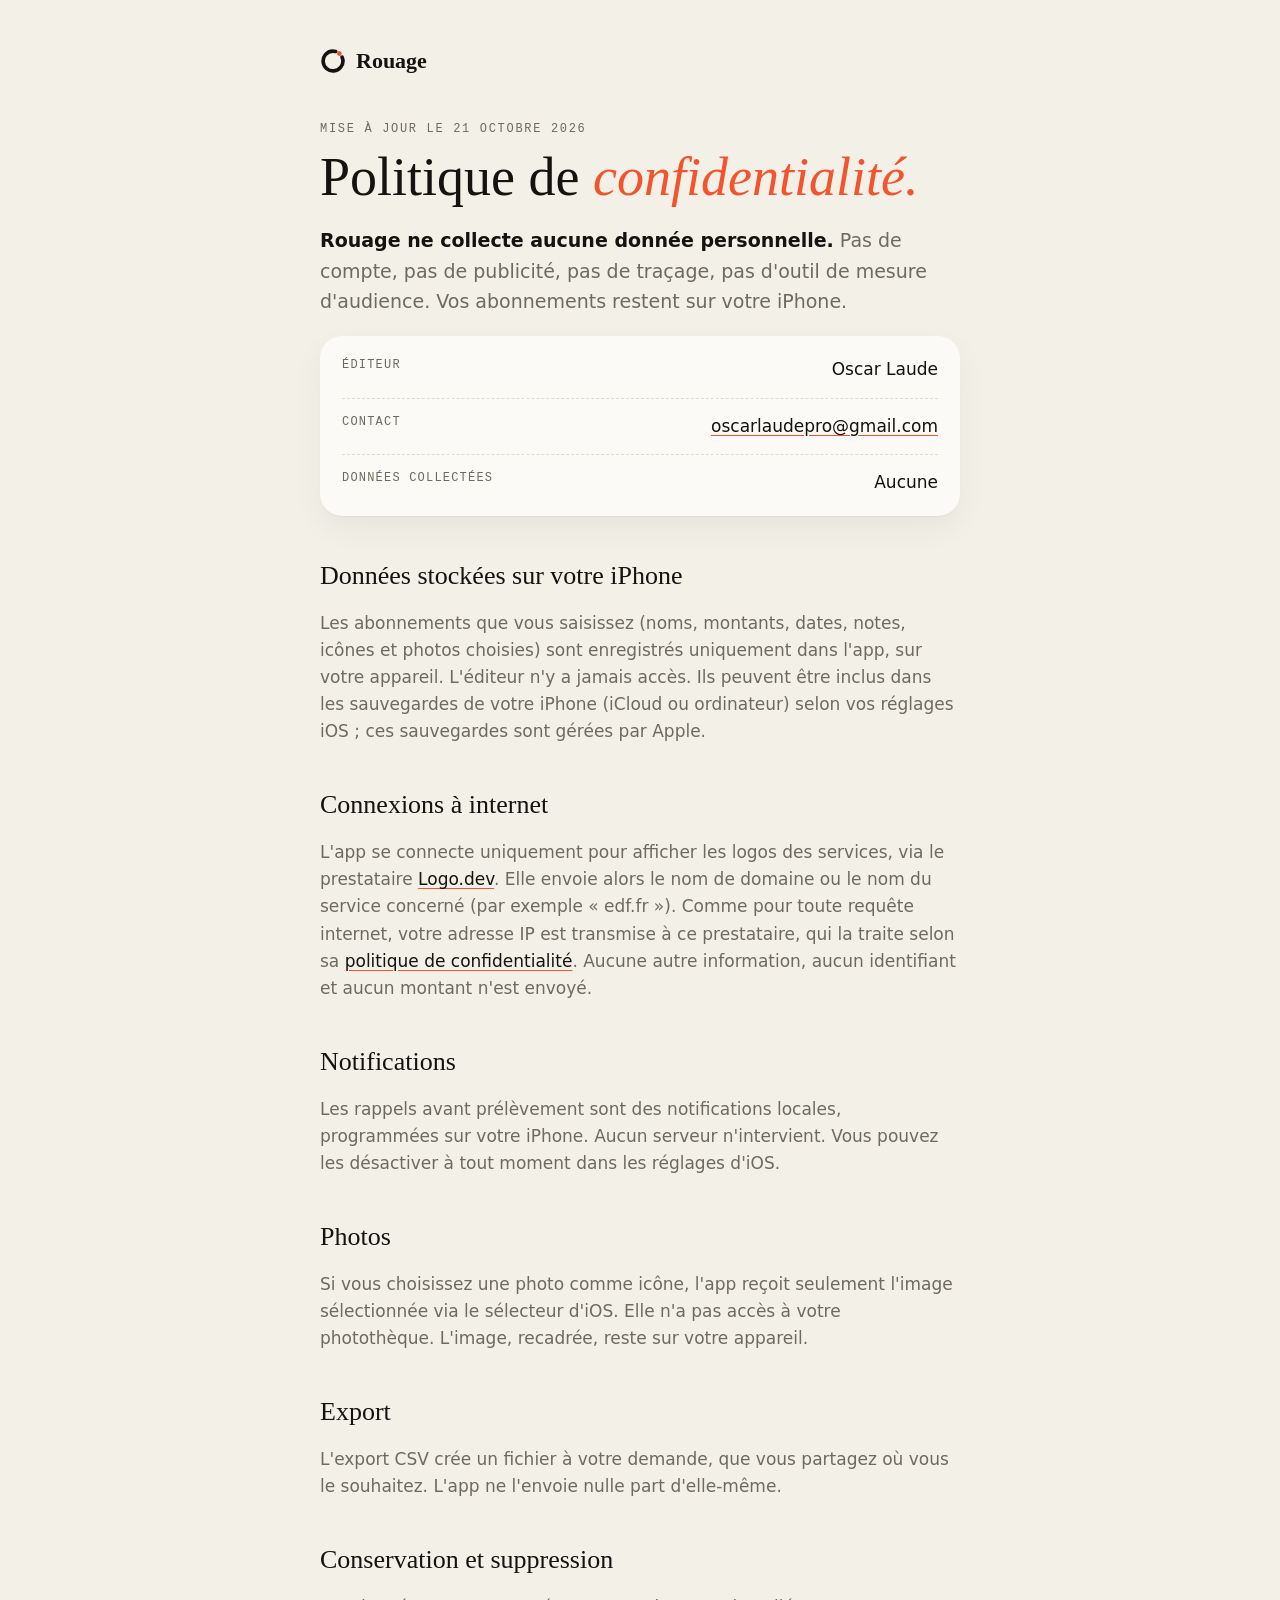
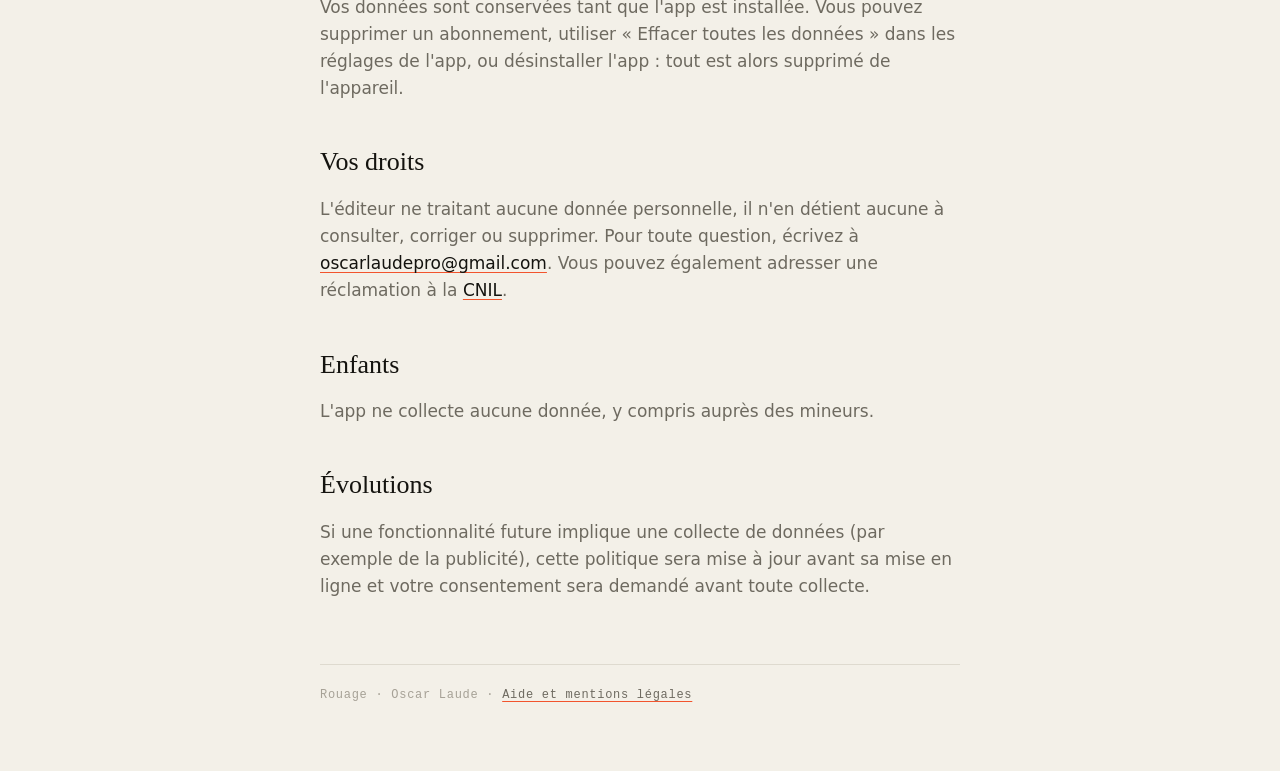
==== confidentialite.html @ 063b61d4 "Initial" ====
<!doctype html>
<html lang="fr">
<head>
  <meta charset="utf-8">
  <meta name="viewport" content="width=device-width, initial-scale=1">
  <title>Confidentialité · Rouage</title>
  <meta name="description" content="Politique de confidentialité de Rouage, l'app de suivi d'abonnements qui garde vos données sur votre iPhone.">
  <link rel="stylesheet" href="style.css">
</head>
<body>
<main>
  <header class="brand">
    <a href="./">
      <svg class="mark" viewBox="0 0 100 100" aria-hidden="true">
        <g transform="rotate(40 50 50)">
          <circle class="ring" cx="50" cy="50" r="38" fill="none" stroke-width="14" stroke-linecap="round" stroke-dasharray="203 36" stroke-dashoffset="-18" transform="rotate(-90 50 50)"/>
          <circle class="dot" cx="50" cy="12" r="9"/>
        </g>
      </svg>
      Rouage
    </a>
  </header>

  <p class="kicker">Mise à jour le 21 octobre 2026</p>
  <h1>Politique de <em>confidentialité.</em></h1>
  <p class="lead"><strong>Rouage ne collecte aucune donnée personnelle.</strong> Pas de compte, pas de publicité, pas de traçage, pas d'outil de mesure d'audience. Vos abonnements restent sur votre iPhone.</p>

  <div class="card">
    <dl>
      <div class="row"><dt>Éditeur</dt><dd>Oscar Laude</dd></div>
      <div class="row"><dt>Contact</dt><dd><a href="mailto:oscarlaudepro@gmail.com">oscarlaudepro@gmail.com</a></dd></div>
      <div class="row"><dt>Données collectées</dt><dd>Aucune</dd></div>
    </dl>
  </div>

  <h2>Données stockées sur votre iPhone</h2>
  <p>Les abonnements que vous saisissez (noms, montants, dates, notes, icônes et photos choisies) sont enregistrés uniquement dans l'app, sur votre appareil. L'éditeur n'y a jamais accès. Ils peuvent être inclus dans les sauvegardes de votre iPhone (iCloud ou ordinateur) selon vos réglages iOS ; ces sauvegardes sont gérées par Apple.</p>

  <h2>Connexions à internet</h2>
  <p>L'app se connecte uniquement pour afficher les logos des services, via le prestataire <a href="https://www.logo.dev">Logo.dev</a>. Elle envoie alors le nom de domaine ou le nom du service concerné (par exemple « edf.fr »). Comme pour toute requête internet, votre adresse IP est transmise à ce prestataire, qui la traite selon sa <a href="https://www.logo.dev/legal/privacy">politique de confidentialité</a>. Aucune autre information, aucun identifiant et aucun montant n'est envoyé.</p>

  <h2>Notifications</h2>
  <p>Les rappels avant prélèvement sont des notifications locales, programmées sur votre iPhone. Aucun serveur n'intervient. Vous pouvez les désactiver à tout moment dans les réglages d'iOS.</p>

  <h2>Photos</h2>
  <p>Si vous choisissez une photo comme icône, l'app reçoit seulement l'image sélectionnée via le sélecteur d'iOS. Elle n'a pas accès à votre photothèque. L'image, recadrée, reste sur votre appareil.</p>

  <h2>Export</h2>
  <p>L'export CSV crée un fichier à votre demande, que vous partagez où vous le souhaitez. L'app ne l'envoie nulle part d'elle-même.</p>

  <h2>Conservation et suppression</h2>
  <p>Vos données sont conservées tant que l'app est installée. Vous pouvez supprimer un abonnement, utiliser « Effacer toutes les données » dans les réglages de l'app, ou désinstaller l'app : tout est alors supprimé de l'appareil.</p>

  <h2>Vos droits</h2>
  <p>L'éditeur ne traitant aucune donnée personnelle, il n'en détient aucune à consulter, corriger ou supprimer. Pour toute question, écrivez à <a href="mailto:oscarlaudepro@gmail.com">oscarlaudepro@gmail.com</a>. Vous pouvez également adresser une réclamation à la <a href="https://www.cnil.fr">CNIL</a>.</p>

  <h2>Enfants</h2>
  <p>L'app ne collecte aucune donnée, y compris auprès des mineurs.</p>

  <h2>Évolutions</h2>
  <p>Si une fonctionnalité future implique une collecte de données (par exemple de la publicité), cette politique sera mise à jour avant sa mise en ligne et votre consentement sera demandé avant toute collecte.</p>

  <footer>
    Rouage · Oscar Laude · <a href="./">Aide et mentions légales</a>
  </footer>
</main>
</body>
</html>
---- style.css ----
/* Rouage — public pages. System fonts only: no third-party requests. */
:root {
  --paper: #F3F0E8;
  --surface: #FBFAF6;
  --ink: #14130F;
  --ink-2: #6E6A60;
  --ink-3: #A6A196;
  --hairline: #DEDACF;
  --signal: #F2542D;
  --serif: ui-serif, "New York", "Iowan Old Style", Georgia, serif;
  --mono: ui-monospace, "SF Mono", Menlo, Consolas, monospace;
  --sans: -apple-system, BlinkMacSystemFont, "Segoe UI", system-ui, sans-serif;
}

@media (prefers-color-scheme: dark) {
  :root {
    --paper: #0E0D0B;
    --surface: #1A1916;
    --ink: #F1EDE4;
    --ink-2: #9B968A;
    --ink-3: #625E56;
    --hairline: #2C2A26;
    --signal: #FF6B3D;
  }
}

* { box-sizing: border-box; }

body {
  margin: 0;
  background: var(--paper);
  color: var(--ink);
  font: 17px/1.6 var(--sans);
  -webkit-font-smoothing: antialiased;
}

main {
  max-width: 680px;
  margin: 0 auto;
  padding: 48px 20px 64px;
}

header.brand {
  display: flex;
  align-items: center;
  gap: 10px;
  margin-bottom: 48px;
}

header.brand a {
  display: flex;
  align-items: center;
  gap: 10px;
  color: var(--ink);
  text-decoration: none;
  font: 600 22px var(--serif);
}

.mark { width: 26px; height: 26px; }
.mark .ring { stroke: var(--ink); }
.mark .dot { fill: var(--signal); }

.kicker {
  font: 500 12px var(--mono);
  letter-spacing: 0.14em;
  text-transform: uppercase;
  color: var(--ink-2);
}

h1 {
  font: 400 clamp(38px, 8vw, 54px)/1.08 var(--serif);
  margin: 10px 0 18px;
}

h1 em { color: var(--signal); }

h2 {
  font: 400 26px/1.25 var(--serif);
  margin: 44px 0 10px;
}

h3 {
  font: 600 18px/1.35 var(--sans);
  margin: 26px 0 6px;
}

p, li { color: var(--ink-2); }
strong { color: var(--ink); font-weight: 600; }

a { color: var(--ink); text-decoration-color: var(--signal); text-underline-offset: 3px; }

.lead { font-size: 19px; }

.card {
  background: var(--surface);
  border-radius: 22px;
  padding: 6px 22px;
  margin: 20px 0;
  box-shadow: 0 1px 1px rgba(0, 0, 0, 0.04), 0 12px 30px rgba(0, 0, 0, 0.05);
}

.card dl { margin: 0; }
.card .row {
  display: flex;
  justify-content: space-between;
  gap: 16px;
  padding: 14px 0;
  border-bottom: 1px dashed var(--hairline);
}
.card .row:last-child { border-bottom: 0; }
.card dt { font: 500 12px/1.6 var(--mono); letter-spacing: 0.1em; text-transform: uppercase; color: var(--ink-2); }
.card dd { margin: 0; text-align: right; color: var(--ink); }

footer {
  margin-top: 64px;
  padding-top: 20px;
  border-top: 1px solid var(--hairline);
  font: 500 12px/1.8 var(--mono);
  letter-spacing: 0.06em;
  color: var(--ink-3);
}

footer a { color: var(--ink-2); }
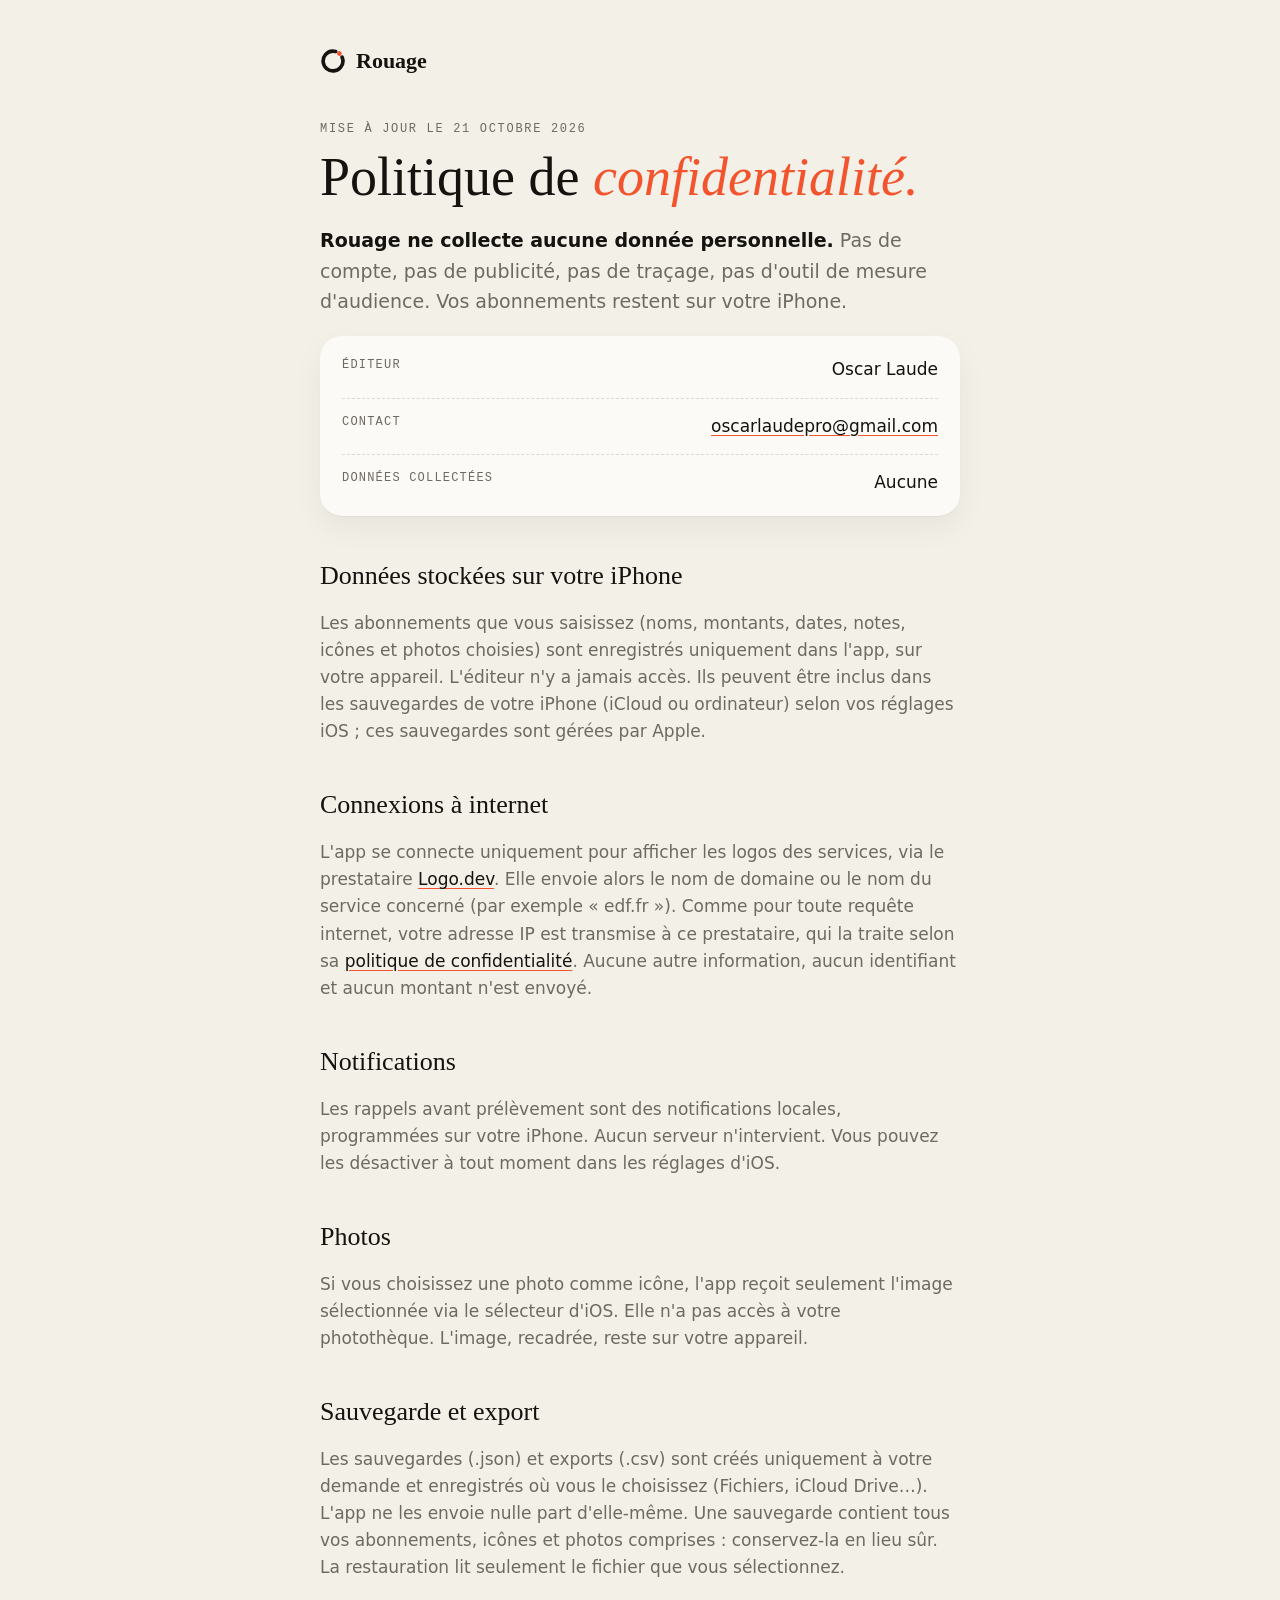
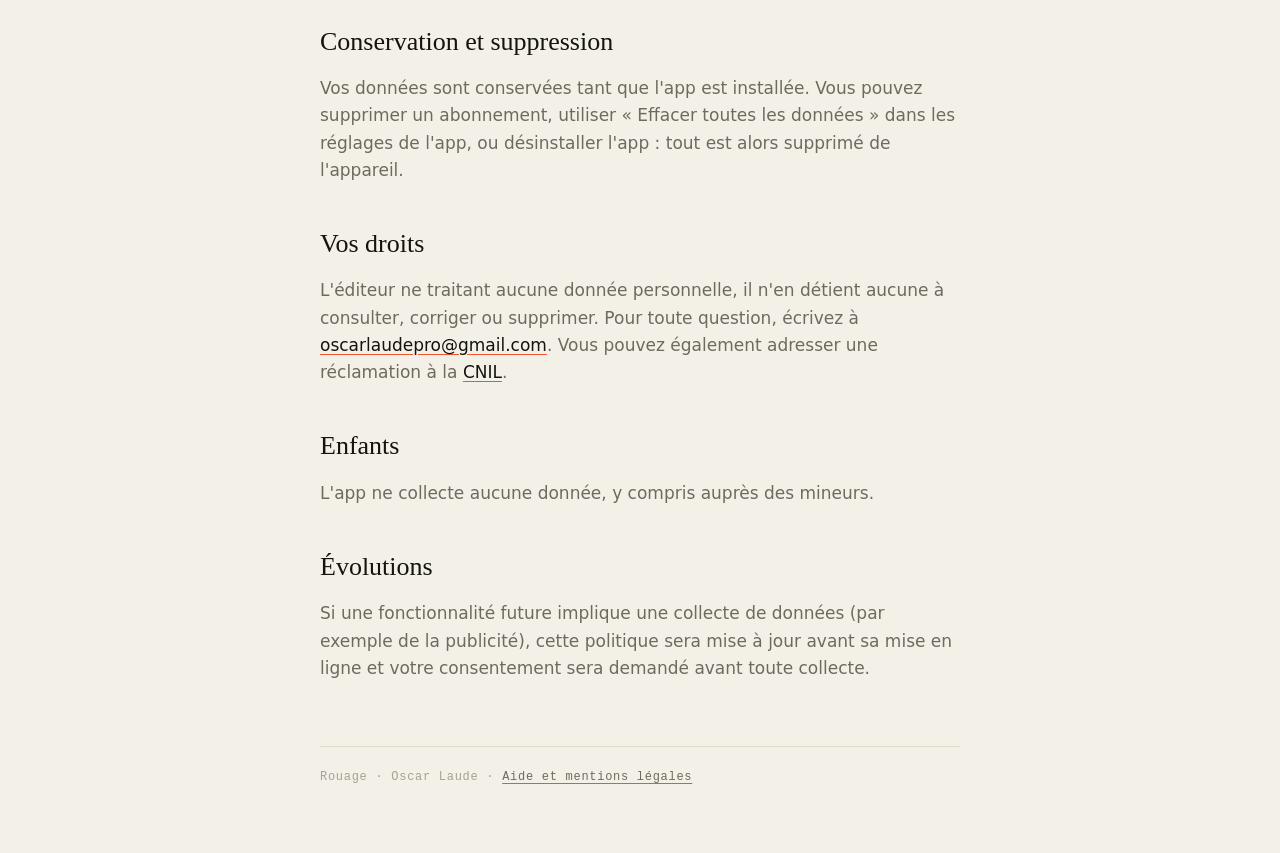
==== commit 4788da03: "Update" ====
--- a/confidentialite.html
+++ b/confidentialite.html
@@ -45,8 +45,8 @@
   <h2>Photos</h2>
   <p>Si vous choisissez une photo comme icône, l'app reçoit seulement l'image sélectionnée via le sélecteur d'iOS. Elle n'a pas accès à votre photothèque. L'image, recadrée, reste sur votre appareil.</p>
 
-  <h2>Export</h2>
-  <p>L'export CSV crée un fichier à votre demande, que vous partagez où vous le souhaitez. L'app ne l'envoie nulle part d'elle-même.</p>
+  <h2>Sauvegarde et export</h2>
+  <p>Les sauvegardes (.json) et exports (.csv) sont créés uniquement à votre demande et enregistrés où vous le choisissez (Fichiers, iCloud Drive…). L'app ne les envoie nulle part d'elle-même. Une sauvegarde contient tous vos abonnements, icônes et photos comprises : conservez-la en lieu sûr. La restauration lit seulement le fichier que vous sélectionnez.</p>
 
   <h2>Conservation et suppression</h2>
   <p>Vos données sont conservées tant que l'app est installée. Vous pouvez supprimer un abonnement, utiliser « Effacer toutes les données » dans les réglages de l'app, ou désinstaller l'app : tout est alors supprimé de l'appareil.</p>
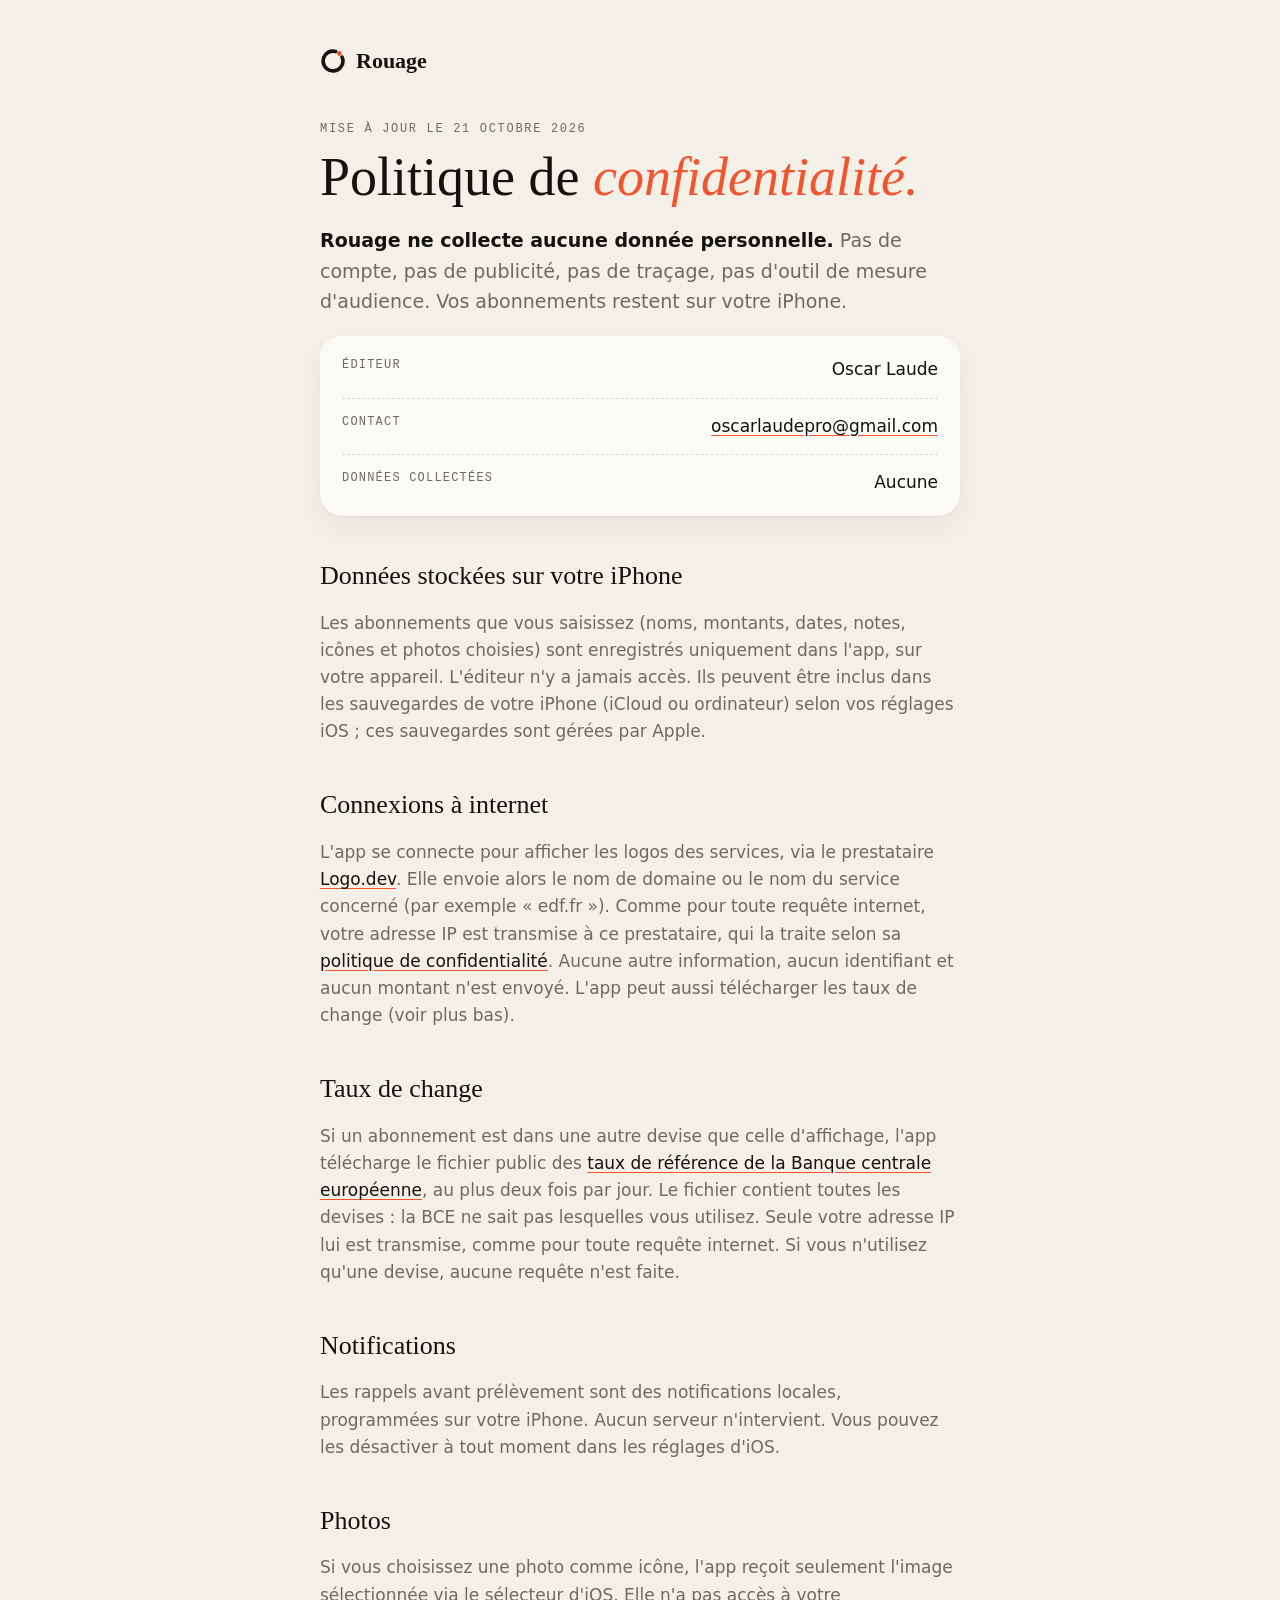
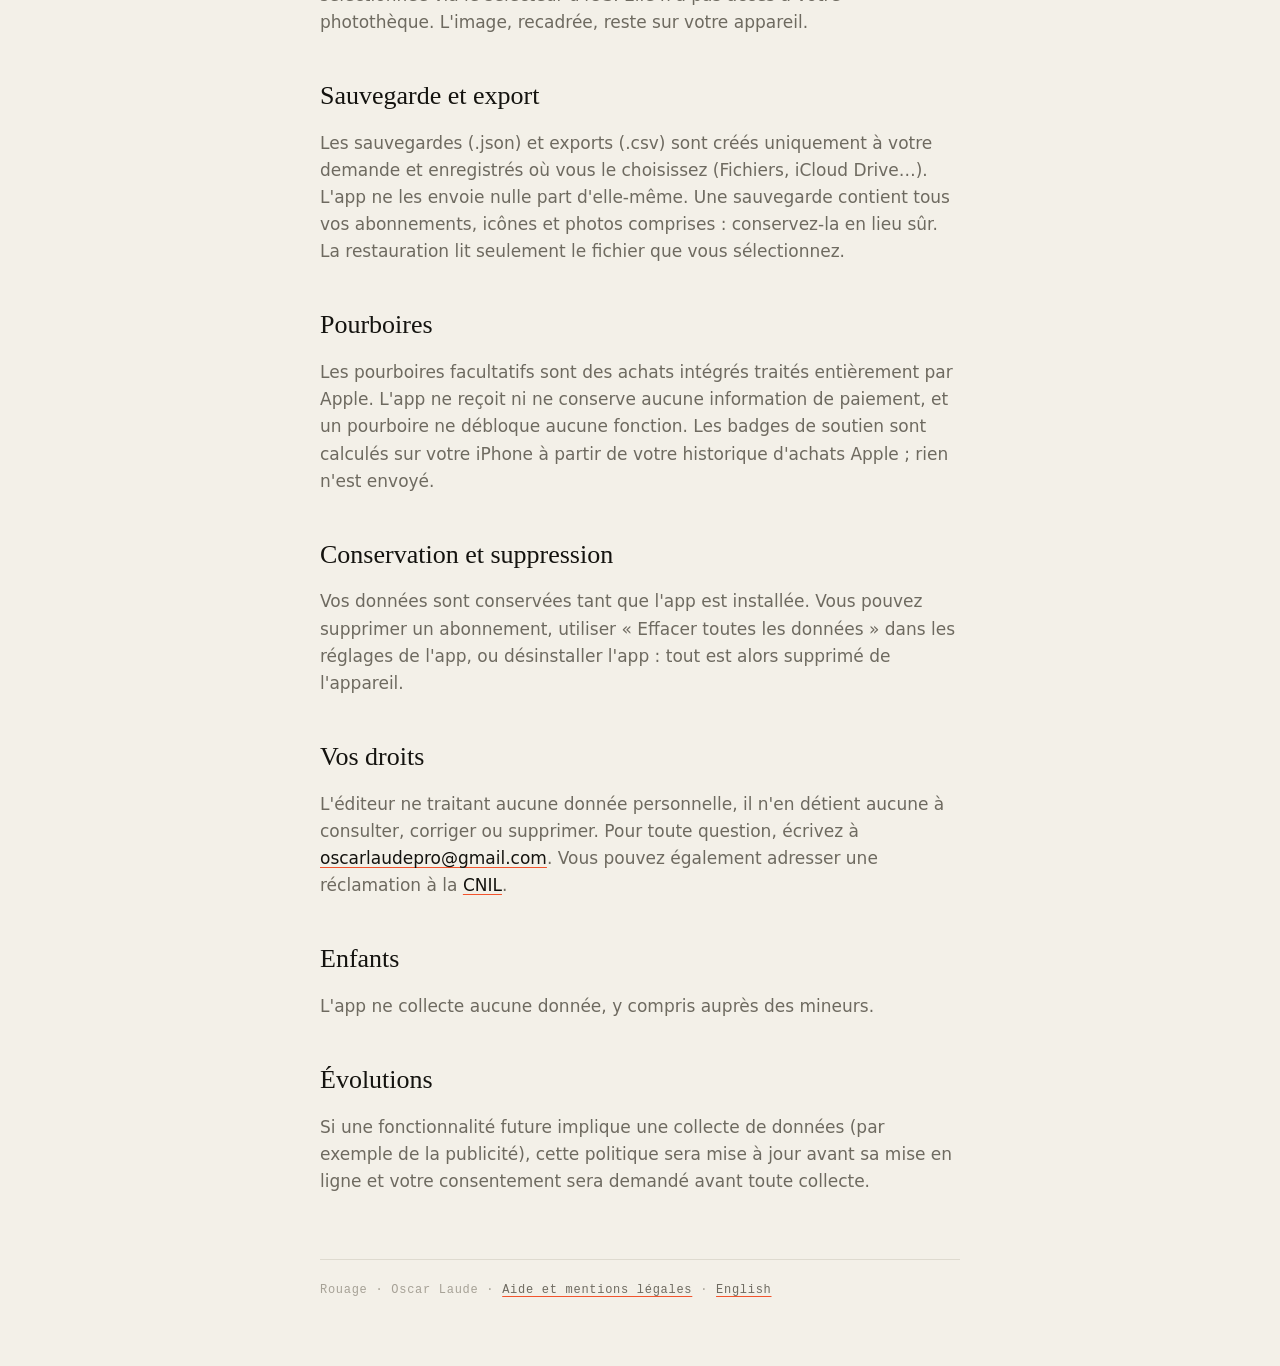
==== commit 0f06620c: "Update" ====
--- a/confidentialite.html
+++ b/confidentialite.html
@@ -6,6 +6,7 @@
   <title>Confidentialité · Rouage</title>
   <meta name="description" content="Politique de confidentialité de Rouage, l'app de suivi d'abonnements qui garde vos données sur votre iPhone.">
   <link rel="stylesheet" href="style.css">
+  <link rel="alternate" hreflang="en" href="en/privacy.html">
 </head>
 <body>
 <main>
@@ -37,7 +38,10 @@
   <p>Les abonnements que vous saisissez (noms, montants, dates, notes, icônes et photos choisies) sont enregistrés uniquement dans l'app, sur votre appareil. L'éditeur n'y a jamais accès. Ils peuvent être inclus dans les sauvegardes de votre iPhone (iCloud ou ordinateur) selon vos réglages iOS ; ces sauvegardes sont gérées par Apple.</p>
 
   <h2>Connexions à internet</h2>
-  <p>L'app se connecte uniquement pour afficher les logos des services, via le prestataire <a href="https://www.logo.dev">Logo.dev</a>. Elle envoie alors le nom de domaine ou le nom du service concerné (par exemple « edf.fr »). Comme pour toute requête internet, votre adresse IP est transmise à ce prestataire, qui la traite selon sa <a href="https://www.logo.dev/legal/privacy">politique de confidentialité</a>. Aucune autre information, aucun identifiant et aucun montant n'est envoyé.</p>
+  <p>L'app se connecte pour afficher les logos des services, via le prestataire <a href="https://www.logo.dev">Logo.dev</a>. Elle envoie alors le nom de domaine ou le nom du service concerné (par exemple « edf.fr »). Comme pour toute requête internet, votre adresse IP est transmise à ce prestataire, qui la traite selon sa <a href="https://www.logo.dev/legal/privacy">politique de confidentialité</a>. Aucune autre information, aucun identifiant et aucun montant n'est envoyé. L'app peut aussi télécharger les taux de change (voir plus bas).</p>
+
+  <h2>Taux de change</h2>
+  <p>Si un abonnement est dans une autre devise que celle d'affichage, l'app télécharge le fichier public des <a href="https://www.ecb.europa.eu/stats/policy_and_exchange_rates/euro_reference_exchange_rates/html/index.fr.html">taux de référence de la Banque centrale européenne</a>, au plus deux fois par jour. Le fichier contient toutes les devises : la BCE ne sait pas lesquelles vous utilisez. Seule votre adresse IP lui est transmise, comme pour toute requête internet. Si vous n'utilisez qu'une devise, aucune requête n'est faite.</p>
 
   <h2>Notifications</h2>
   <p>Les rappels avant prélèvement sont des notifications locales, programmées sur votre iPhone. Aucun serveur n'intervient. Vous pouvez les désactiver à tout moment dans les réglages d'iOS.</p>
@@ -47,6 +51,9 @@
 
   <h2>Sauvegarde et export</h2>
   <p>Les sauvegardes (.json) et exports (.csv) sont créés uniquement à votre demande et enregistrés où vous le choisissez (Fichiers, iCloud Drive…). L'app ne les envoie nulle part d'elle-même. Une sauvegarde contient tous vos abonnements, icônes et photos comprises : conservez-la en lieu sûr. La restauration lit seulement le fichier que vous sélectionnez.</p>
+
+  <h2>Pourboires</h2>
+  <p>Les pourboires facultatifs sont des achats intégrés traités entièrement par Apple. L'app ne reçoit ni ne conserve aucune information de paiement, et un pourboire ne débloque aucune fonction. Les badges de soutien sont calculés sur votre iPhone à partir de votre historique d'achats Apple ; rien n'est envoyé.</p>
 
   <h2>Conservation et suppression</h2>
   <p>Vos données sont conservées tant que l'app est installée. Vous pouvez supprimer un abonnement, utiliser « Effacer toutes les données » dans les réglages de l'app, ou désinstaller l'app : tout est alors supprimé de l'appareil.</p>
@@ -61,7 +68,7 @@
   <p>Si une fonctionnalité future implique une collecte de données (par exemple de la publicité), cette politique sera mise à jour avant sa mise en ligne et votre consentement sera demandé avant toute collecte.</p>
 
   <footer>
-    Rouage · Oscar Laude · <a href="./">Aide et mentions légales</a>
+    Rouage · Oscar Laude · <a href="./">Aide et mentions légales</a> · <a href="en/privacy.html">English</a>
   </footer>
 </main>
 </body>
